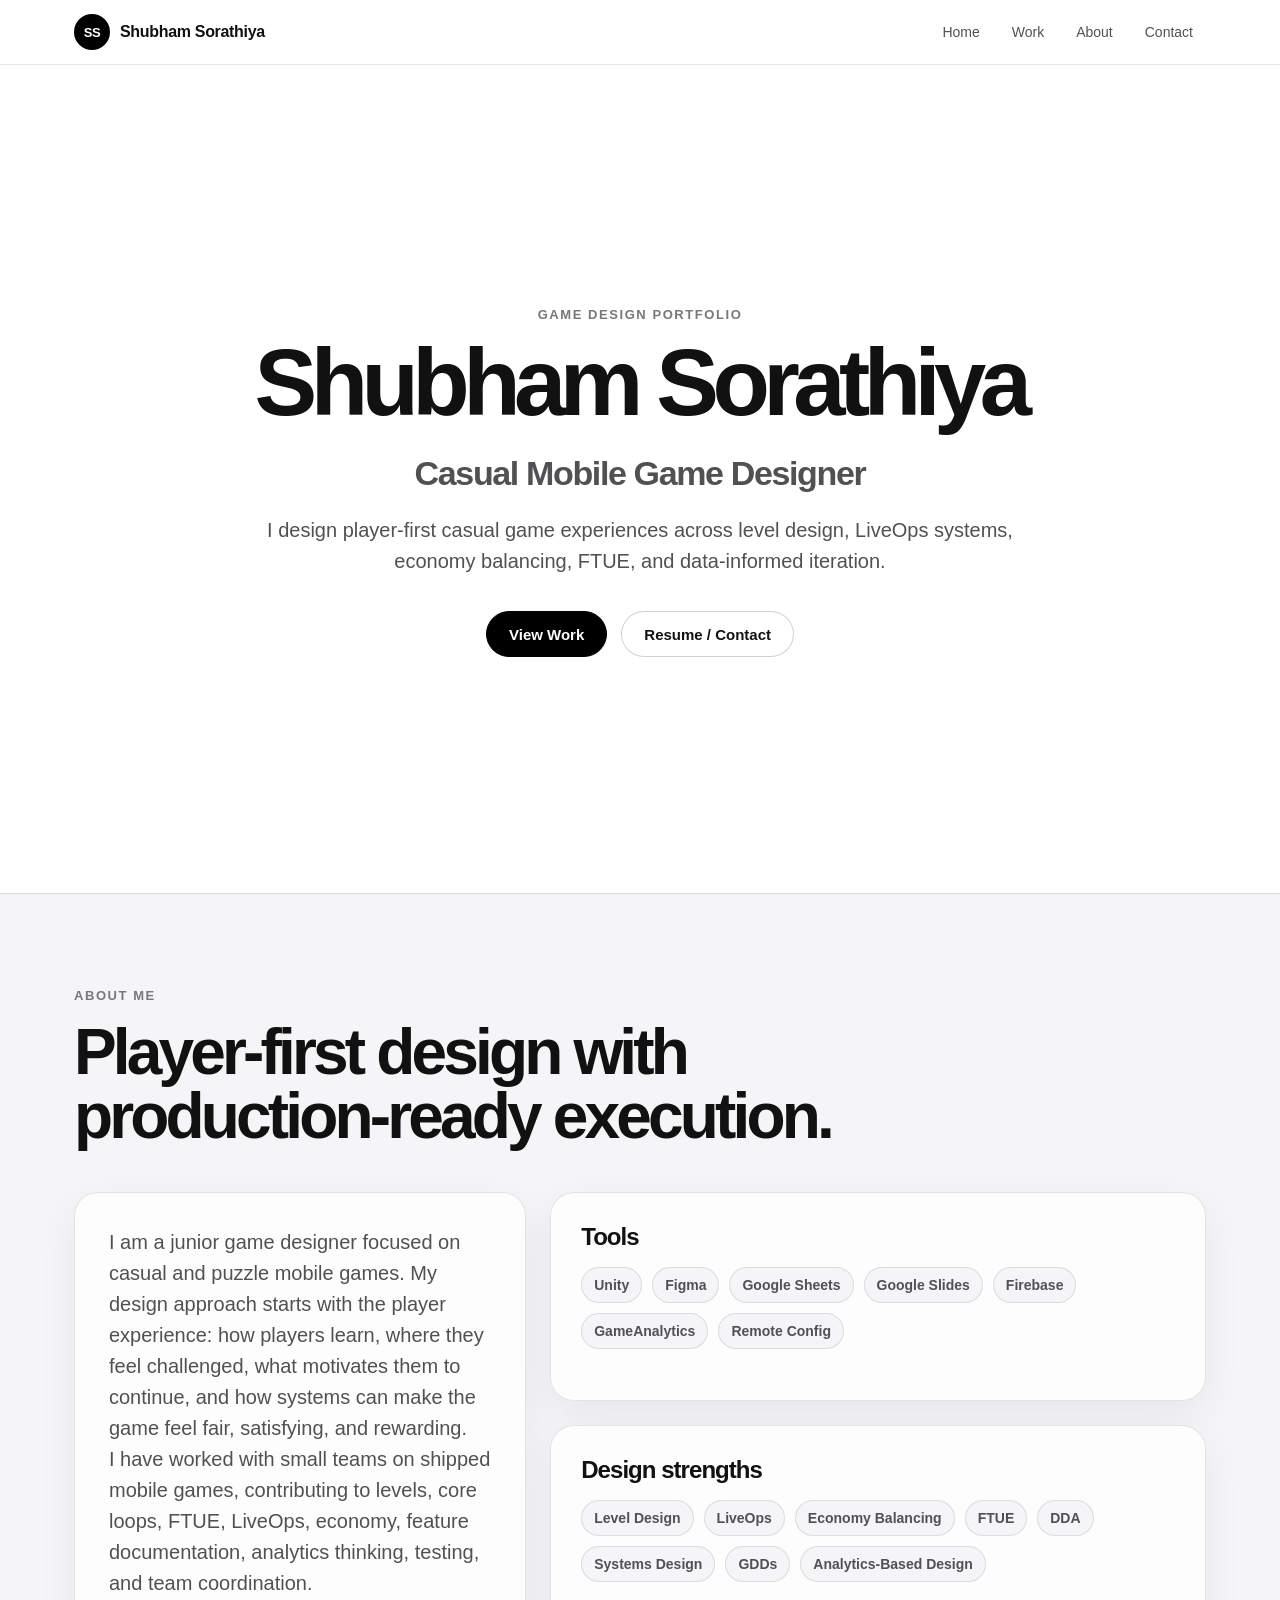
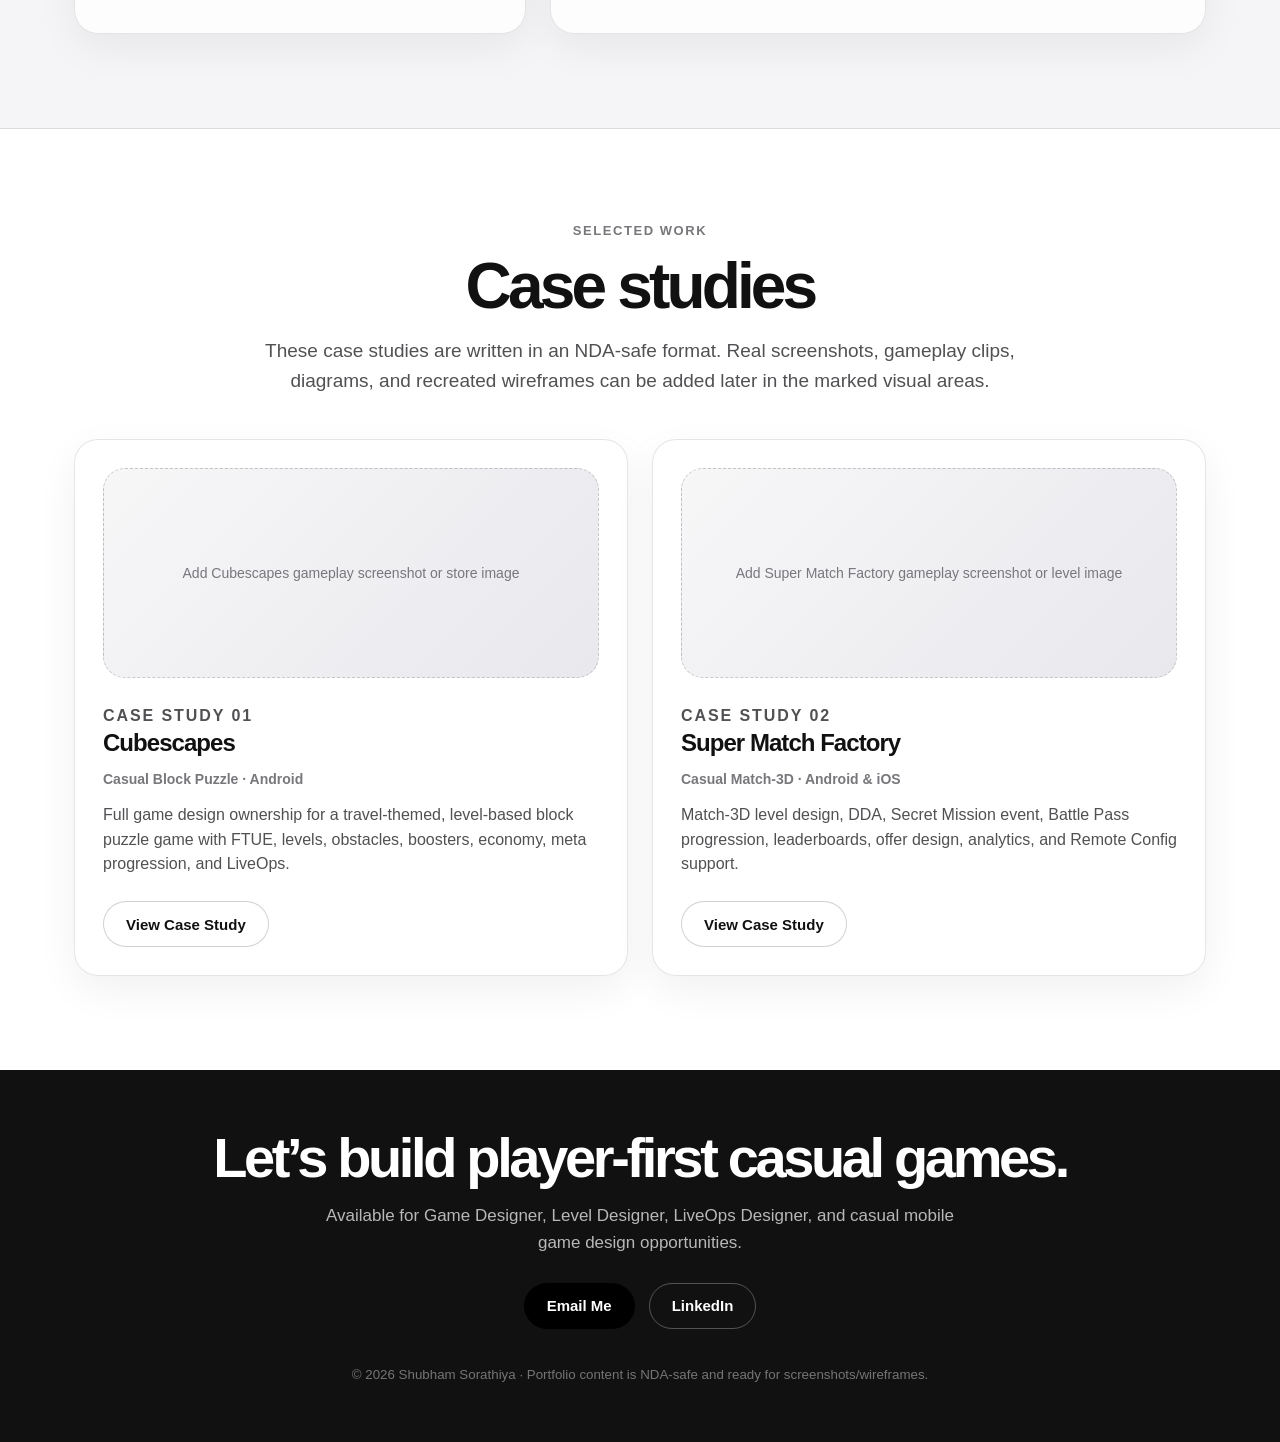
==== index.html @ dd21b747 "Add files via upload" ====
<!doctype html>
<html lang="en">
<head>
  <meta charset="utf-8" />
  <meta name="viewport" content="width=device-width, initial-scale=1" />
  <title>Shubham Sorathiya — Game Design Portfolio</title>
  <meta name="description" content="Clean portfolio website for Shubham Sorathiya, Casual Mobile Game Designer focused on level design, LiveOps, economy balancing, and player-first design." />
  <link rel="stylesheet" href="styles.css" />
</head>
<body>
<header class="topbar">
    <nav class="nav" aria-label="Main navigation">
      <a class="brand" href="#home"><span class="brand-mark">SS</span><span class="brand-name">Shubham Sorathiya</span></a>
      <div class="nav-links">
        <a href="#home">Home</a>
        <a href="#work">Work</a>
        <a href="#about">About</a>
        <a href="#contact">Contact</a>
      </div>
    </nav>
  </header>

<main id="home">

    <section class="section hero">
      <div>
        <p class="eyebrow">Game Design Portfolio</p>
        <h1>Shubham Sorathiya</h1>
        <p class="role">Casual Mobile Game Designer</p>
        <p class="hero-copy">I design player-first casual game experiences across level design, LiveOps systems, economy balancing, FTUE, and data-informed iteration.</p>
        <div class="actions">
          <a class="btn primary" href="#work">View Work</a>
          <a class="btn secondary" href="#contact">Resume / Contact</a>
        </div>
      </div>
    </section>

    <section class="soft-band" id="about">
      <div class="section">
        <div class="section-title">
          <p class="eyebrow">About me</p>
          <h2>Player-first design with production-ready execution.</h2>
        </div>
        <div class="about-grid">
          <article class="about-card">
            <p>I am a junior game designer focused on casual and puzzle mobile games. My design approach starts with the player experience: how players learn, where they feel challenged, what motivates them to continue, and how systems can make the game feel fair, satisfying, and rewarding.</p>
            <p>I have worked with small teams on shipped mobile games, contributing to levels, core loops, FTUE, LiveOps, economy, feature documentation, analytics thinking, testing, and team coordination.</p>
          </article>
          <div class="mini-stack">
            <article class="mini-card">
              <h3>Tools</h3>
              <div class="tag-row">
                <span class="tag">Unity</span><span class="tag">Figma</span><span class="tag">Google Sheets</span><span class="tag">Google Slides</span><span class="tag">Firebase</span><span class="tag">GameAnalytics</span><span class="tag">Remote Config</span>
              </div>
            </article>
            <article class="mini-card">
              <h3>Design strengths</h3>
              <div class="tag-row">
                <span class="tag">Level Design</span><span class="tag">LiveOps</span><span class="tag">Economy Balancing</span><span class="tag">FTUE</span><span class="tag">DDA</span><span class="tag">Systems Design</span><span class="tag">GDDs</span><span class="tag">Analytics-Based Design</span>
              </div>
            </article>
          </div>
        </div>
      </div>
    </section>

    <section class="section" id="work">
      <div class="section-title center">
        <p class="eyebrow">Selected work</p>
        <h2>Case studies</h2>
        <p>These case studies are written in an NDA-safe format. Real screenshots, gameplay clips, diagrams, and recreated wireframes can be added later in the marked visual areas.</p>
      </div>

      <div class="work-grid">
        <article class="case-card">
          <div>
            <div class="case-thumb">Add Cubescapes gameplay screenshot or store image</div>
            <p class="eyebrow">Case Study 01</p>
            <h3>Cubescapes</h3>
            <div class="card-meta">Casual Block Puzzle · Android</div>
            <p>Full game design ownership for a travel-themed, level-based block puzzle game with FTUE, levels, obstacles, boosters, economy, meta progression, and LiveOps.</p>
          </div>
          <a class="btn secondary" href="cubescapes.html">View Case Study</a>
        </article>

        <article class="case-card">
          <div>
            <div class="case-thumb">Add Super Match Factory gameplay screenshot or level image</div>
            <p class="eyebrow">Case Study 02</p>
            <h3>Super Match Factory</h3>
            <div class="card-meta">Casual Match-3D · Android & iOS</div>
            <p>Match-3D level design, DDA, Secret Mission event, Battle Pass progression, leaderboards, offer design, analytics, and Remote Config support.</p>
          </div>
          <a class="btn secondary" href="super-match-factory.html">View Case Study</a>
        </article>
      </div>
    </section>
  </main>

  <footer class="footer" id="contact">
    <h2>Let’s build player-first casual games.</h2>
    <p>Available for Game Designer, Level Designer, LiveOps Designer, and casual mobile game design opportunities.</p>
    <div class="actions">
      <a class="btn primary" href="mailto:shubhamsorathiya07@gmail.com">Email Me</a>
      <a class="btn secondary" href="https://www.linkedin.com/in/shubham-sorathiya-b6513b248/" target="_blank" rel="noreferrer">LinkedIn</a>
    </div>
    <small>© <span id="year"></span> Shubham Sorathiya · Portfolio content is NDA-safe and ready for screenshots/wireframes.</small>
  </footer>

  <script src="script.js"></script>
</body>
</html>
---- styles.css ----
:root {
      --bg: #ffffff;
      --bg-soft: #f5f5f7;
      --bg-card: rgba(255,255,255,.78);
      --text: #111111;
      --text-soft: #515154;
      --text-muted: #77777c;
      --line: rgba(0,0,0,.1);
      --line-strong: rgba(0,0,0,.18);
      --black: #000000;
      --radius-xl: 34px;
      --radius-lg: 24px;
      --radius-md: 18px;
      --shadow: 0 28px 80px rgba(0,0,0,.08);
      --shadow-soft: 0 14px 40px rgba(0,0,0,.06);
      --max: 1180px;
    }

    * { box-sizing: border-box; }

    html { scroll-behavior: smooth; }

    body {
      margin: 0;
      font-family: -apple-system, BlinkMacSystemFont, "SF Pro Display", "Segoe UI", Inter, Roboto, Arial, sans-serif;
      color: var(--text);
      background: var(--bg);
      -webkit-font-smoothing: antialiased;
      text-rendering: optimizeLegibility;
    }

    a { color: inherit; text-decoration: none; }

    img { max-width: 100%; display: block; }

    .topbar {
      position: sticky;
      top: 0;
      z-index: 100;
      backdrop-filter: blur(24px);
      -webkit-backdrop-filter: blur(24px);
      background: rgba(255,255,255,.78);
      border-bottom: 1px solid var(--line);
    }

    .nav {
      max-width: var(--max);
      margin: 0 auto;
      padding: 14px 24px;
      display: flex;
      align-items: center;
      justify-content: space-between;
      gap: 24px;
    }

    .brand {
      display: inline-flex;
      align-items: center;
      gap: 10px;
      font-weight: 700;
      letter-spacing: -.02em;
    }

    .brand-mark {
      width: 36px;
      height: 36px;
      display: grid;
      place-items: center;
      border-radius: 50%;
      color: #fff;
      background: #000;
      font-size: 13px;
    }

    .nav-links {
      display: flex;
      align-items: center;
      gap: 6px;
      font-size: 14px;
      color: var(--text-soft);
    }

    .nav-links a {
      padding: 9px 13px;
      border-radius: 999px;
      transition: background .2s ease, color .2s ease;
    }

    .nav-links a:hover { background: var(--bg-soft); color: var(--text); }

    .section {
      max-width: var(--max);
      margin: 0 auto;
      padding: 94px 24px;
    }

    .hero {
      min-height: calc(100vh - 72px);
      display: grid;
      place-items: center;
      text-align: center;
      padding-top: 92px;
      padding-bottom: 86px;
    }

    .eyebrow {
      margin: 0 0 16px;
      font-size: 13px;
      line-height: 1.2;
      color: var(--text-muted);
      font-weight: 700;
      letter-spacing: .12em;
      text-transform: uppercase;
    }

    .hero h1 {
      max-width: 970px;
      margin: 0 auto;
      font-size: clamp(48px, 8vw, 94px);
      line-height: .96;
      letter-spacing: -.07em;
      font-weight: 800;
    }

    .role {
      margin: 26px auto 0;
      max-width: 680px;
      font-size: clamp(22px, 3vw, 34px);
      letter-spacing: -.04em;
      color: var(--text-soft);
      font-weight: 600;
    }

    .hero-copy {
      max-width: 760px;
      margin: 22px auto 0;
      font-size: 20px;
      line-height: 1.55;
      color: var(--text-soft);
    }

    .actions {
      display: flex;
      justify-content: center;
      flex-wrap: wrap;
      gap: 14px;
      margin-top: 34px;
    }

    .btn {
      display: inline-flex;
      align-items: center;
      justify-content: center;
      min-height: 46px;
      padding: 0 22px;
      border-radius: 999px;
      font-size: 15px;
      font-weight: 700;
      border: 1px solid var(--line-strong);
      transition: transform .2s ease, box-shadow .2s ease, background .2s ease;
    }

    .btn:hover { transform: translateY(-2px); box-shadow: var(--shadow-soft); }
    .btn.primary { background: #000; color: #fff; border-color: #000; }
    .btn.secondary { background: #fff; color: #111; }

    .soft-band {
      background: var(--bg-soft);
      border-top: 1px solid var(--line);
      border-bottom: 1px solid var(--line);
    }

    .section-title {
      max-width: 780px;
      margin-bottom: 44px;
    }

    .section-title.center {
      margin-left: auto;
      margin-right: auto;
      text-align: center;
    }

    .section-title h2 {
      margin: 0;
      font-size: clamp(36px, 5vw, 64px);
      line-height: 1;
      letter-spacing: -.06em;
    }

    .section-title p:not(.eyebrow) {
      margin: 18px 0 0;
      font-size: 19px;
      line-height: 1.55;
      color: var(--text-soft);
    }

    .about-grid {
      display: grid;
      grid-template-columns: 1fr 1.45fr;
      gap: 24px;
      align-items: stretch;
    }

    .about-card, .mini-card, .case-card, .case-panel, .visual, .index-card, .next-card {
      background: var(--bg-card);
      border: 1px solid var(--line);
      border-radius: var(--radius-lg);
      box-shadow: var(--shadow-soft);
    }

    .about-card {
      padding: 34px;
      display: flex;
      flex-direction: column;
      justify-content: space-between;
      min-height: 350px;
    }

    .about-card p {
      margin: 0;
      font-size: 20px;
      line-height: 1.55;
      color: var(--text-soft);
    }

    .mini-stack {
      display: grid;
      gap: 24px;
    }

    .mini-card { padding: 30px; }
    .mini-card h3, .case-card h3, .case-panel h3, .index-card h3, .next-card h3 {
      margin: 0 0 13px;
      font-size: 24px;
      letter-spacing: -.04em;
    }

    .tag-row {
      display: flex;
      flex-wrap: wrap;
      gap: 10px;
      margin-top: 16px;
    }

    .tag {
      display: inline-flex;
      align-items: center;
      border-radius: 999px;
      background: var(--bg-soft);
      border: 1px solid var(--line);
      padding: 9px 12px;
      font-size: 14px;
      color: var(--text-soft);
      font-weight: 650;
    }

    .work-grid {
      display: grid;
      grid-template-columns: repeat(2, 1fr);
      gap: 24px;
    }

    .case-card {
      padding: 28px;
      min-height: 480px;
      display: flex;
      flex-direction: column;
      justify-content: space-between;
      overflow: hidden;
      transition: transform .22s ease, box-shadow .22s ease;
    }

    .case-card:hover { transform: translateY(-5px); box-shadow: var(--shadow); }

    .case-thumb {
      min-height: 210px;
      border-radius: 22px;
      background: linear-gradient(135deg, #f7f7f8, #e8e8ed);
      border: 1px dashed var(--line-strong);
      display: grid;
      place-items: center;
      color: var(--text-muted);
      font-size: 14px;
      text-align: center;
      padding: 20px;
      margin-bottom: 26px;
    }

    .case-card p {
      margin: 0;
      color: var(--text-soft);
      font-size: 16px;
      line-height: 1.55;
    }

    .card-meta {
      margin: 14px 0 16px;
      color: var(--text-muted);
      font-size: 14px;
      font-weight: 650;
    }

    .case-card .btn { align-self: flex-start; margin-top: 24px; }

    .case-study {
      padding-top: 96px;
      border-top: 1px solid var(--line);
    }

    .case-top {
      display: grid;
      grid-template-columns: .86fr 1.55fr;
      gap: 30px;
      align-items: stretch;
      margin-bottom: 30px;
    }

    .phone-visual {
      min-height: 560px;
      border-radius: 38px;
      background: linear-gradient(145deg, #f5f5f7, #e9e9ee);
      border: 1px dashed var(--line-strong);
      display: grid;
      place-items: center;
      text-align: center;
      color: var(--text-muted);
      padding: 26px;
      box-shadow: inset 0 0 0 12px rgba(255,255,255,.48), var(--shadow-soft);
    }

    .case-overview {
      padding: 42px;
      border-radius: var(--radius-xl);
      background: #111;
      color: #fff;
      min-height: 560px;
      display: flex;
      flex-direction: column;
      justify-content: space-between;
      box-shadow: var(--shadow);
    }

    .case-overview .eyebrow { color: rgba(255,255,255,.62); }
    .case-overview h2 {
      margin: 0;
      font-size: clamp(44px, 6vw, 76px);
      letter-spacing: -.07em;
      line-height: .96;
    }

    .case-overview p {
      color: rgba(255,255,255,.72);
      font-size: 19px;
      line-height: 1.55;
      margin: 18px 0 0;
    }

    .overview-meta {
      display: grid;
      grid-template-columns: repeat(2, minmax(0, 1fr));
      gap: 12px;
      margin-top: 30px;
    }

    .overview-meta span {
      border: 1px solid rgba(255,255,255,.16);
      background: rgba(255,255,255,.08);
      border-radius: 999px;
      padding: 10px 12px;
      color: rgba(255,255,255,.78);
      font-size: 13px;
      font-weight: 700;
    }

    .case-index {
      display: grid;
      grid-template-columns: 1fr 3fr;
      gap: 24px;
      margin: 30px 0;
      align-items: start;
    }

    .index-card { padding: 28px; position: sticky; top: 86px; }
    .index-links { display: grid; gap: 8px; }
    .index-links a {
      display: flex;
      justify-content: space-between;
      gap: 10px;
      padding: 12px 14px;
      border-radius: 14px;
      background: var(--bg-soft);
      color: var(--text-soft);
      font-size: 14px;
      font-weight: 700;
      border: 1px solid transparent;
    }
    .index-links a:hover { border-color: var(--line-strong); color: var(--text); background: #fff; }

    .case-content { display: grid; gap: 24px; }

    .case-panel {
      padding: 34px;
      scroll-margin-top: 90px;
    }

    .case-panel p, .case-panel li {
      color: var(--text-soft);
      font-size: 17px;
      line-height: 1.65;
    }

    .case-panel p { margin: 0; }
    .case-panel ul { margin: 12px 0 0; padding-left: 22px; }

    .two-panel { display: grid; grid-template-columns: repeat(2, 1fr); gap: 24px; }
    .three-panel { display: grid; grid-template-columns: repeat(3, 1fr); gap: 24px; }

    .visual-grid {
      display: grid;
      grid-template-columns: repeat(3, 1fr);
      gap: 18px;
      margin-top: 18px;
    }

    .visual {
      min-height: 190px;
      border-style: dashed;
      display: grid;
      place-items: center;
      color: var(--text-muted);
      text-align: center;
      padding: 18px;
      background: linear-gradient(135deg, #fff, #f5f5f7);
    }

    .visual.wide { min-height: 240px; grid-column: span 2; }

    .callout {
      border-radius: var(--radius-lg);
      padding: 28px;
      background: #111;
      color: #fff;
    }

    .callout h3 { color: #fff; }
    .callout p { color: rgba(255,255,255,.72); }

    .bottom-nav {
      display: grid;
      grid-template-columns: 1fr 1.5fr;
      gap: 18px;
      margin-top: 30px;
    }

    .next-card {
      display: flex;
      align-items: center;
      justify-content: space-between;
      gap: 18px;
      padding: 24px;
      transition: transform .2s ease, box-shadow .2s ease;
    }

    .next-card:hover { transform: translateY(-3px); box-shadow: var(--shadow-soft); }
    .next-card span { color: var(--text-muted); font-size: 14px; font-weight: 700; }

    .footer {
      padding: 60px 24px;
      text-align: center;
      background: #111;
      color: #fff;
    }

    .footer h2 {
      margin: 0;
      font-size: clamp(36px, 5vw, 56px);
      letter-spacing: -.06em;
      line-height: 1;
    }

    .footer p {
      margin: 16px auto 0;
      max-width: 640px;
      color: rgba(255,255,255,.7);
      line-height: 1.6;
      font-size: 17px;
    }

    .footer .actions { margin-top: 26px; }
    .footer .btn.secondary { background: transparent; color: #fff; border-color: rgba(255,255,255,.28); }
    .footer small { display: block; margin-top: 38px; color: rgba(255,255,255,.42); }

    @media (max-width: 900px) {
      .nav { padding: 12px 18px; }
      .brand-name { display: none; }
      .nav-links { gap: 2px; font-size: 13px; }
      .section { padding: 72px 18px; }
      .about-grid, .work-grid, .case-top, .case-index, .two-panel, .three-panel, .bottom-nav { grid-template-columns: 1fr; }
      .case-overview, .phone-visual { min-height: 420px; }
      .index-card { position: relative; top: auto; }
      .visual-grid { grid-template-columns: 1fr; }
      .visual.wide { grid-column: auto; }
      .hero-copy { font-size: 18px; }
    }

    @media (max-width: 560px) {
      .nav-links a:nth-child(3), .nav-links a:nth-child(4) { display: none; }
      .hero h1 { font-size: 48px; }
      .role { font-size: 23px; }
      .overview-meta { grid-template-columns: 1fr; }
      .case-panel, .about-card, .mini-card { padding: 24px; }
      .phone-visual { min-height: 350px; }
    }
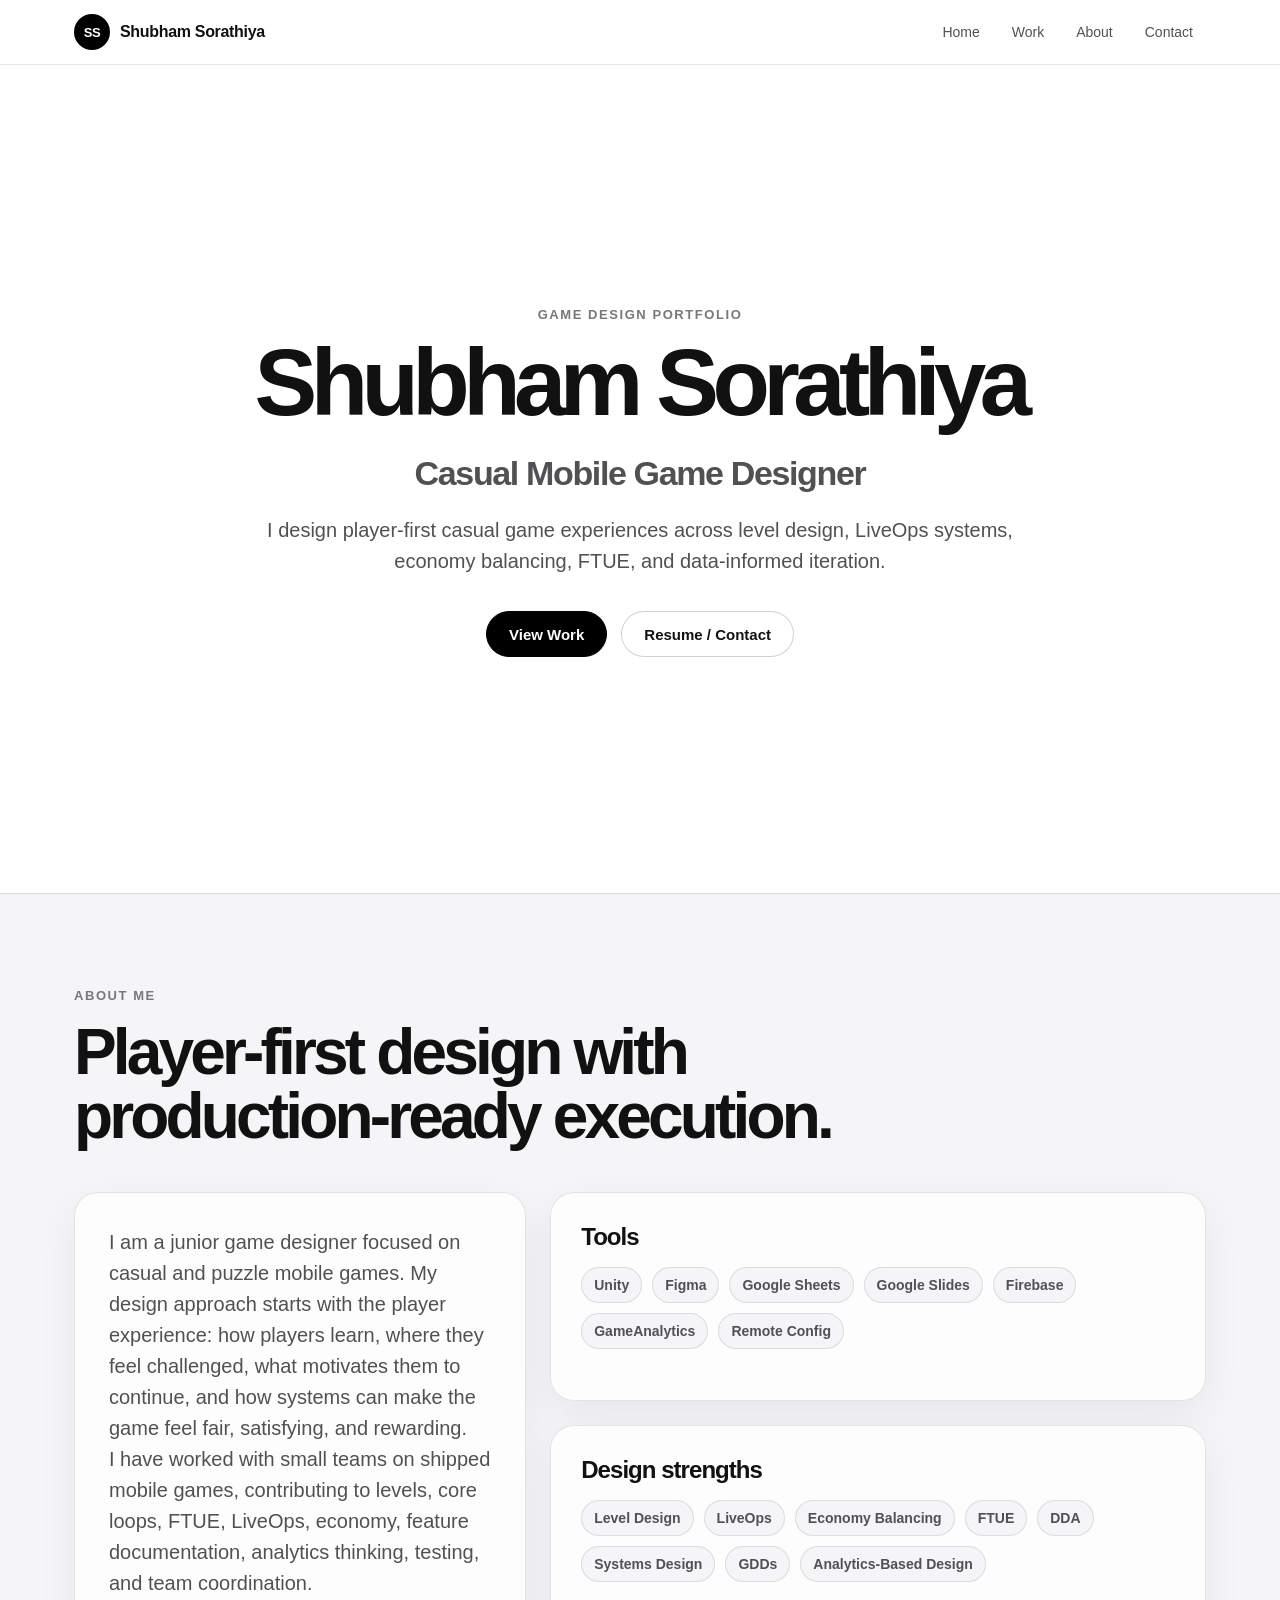
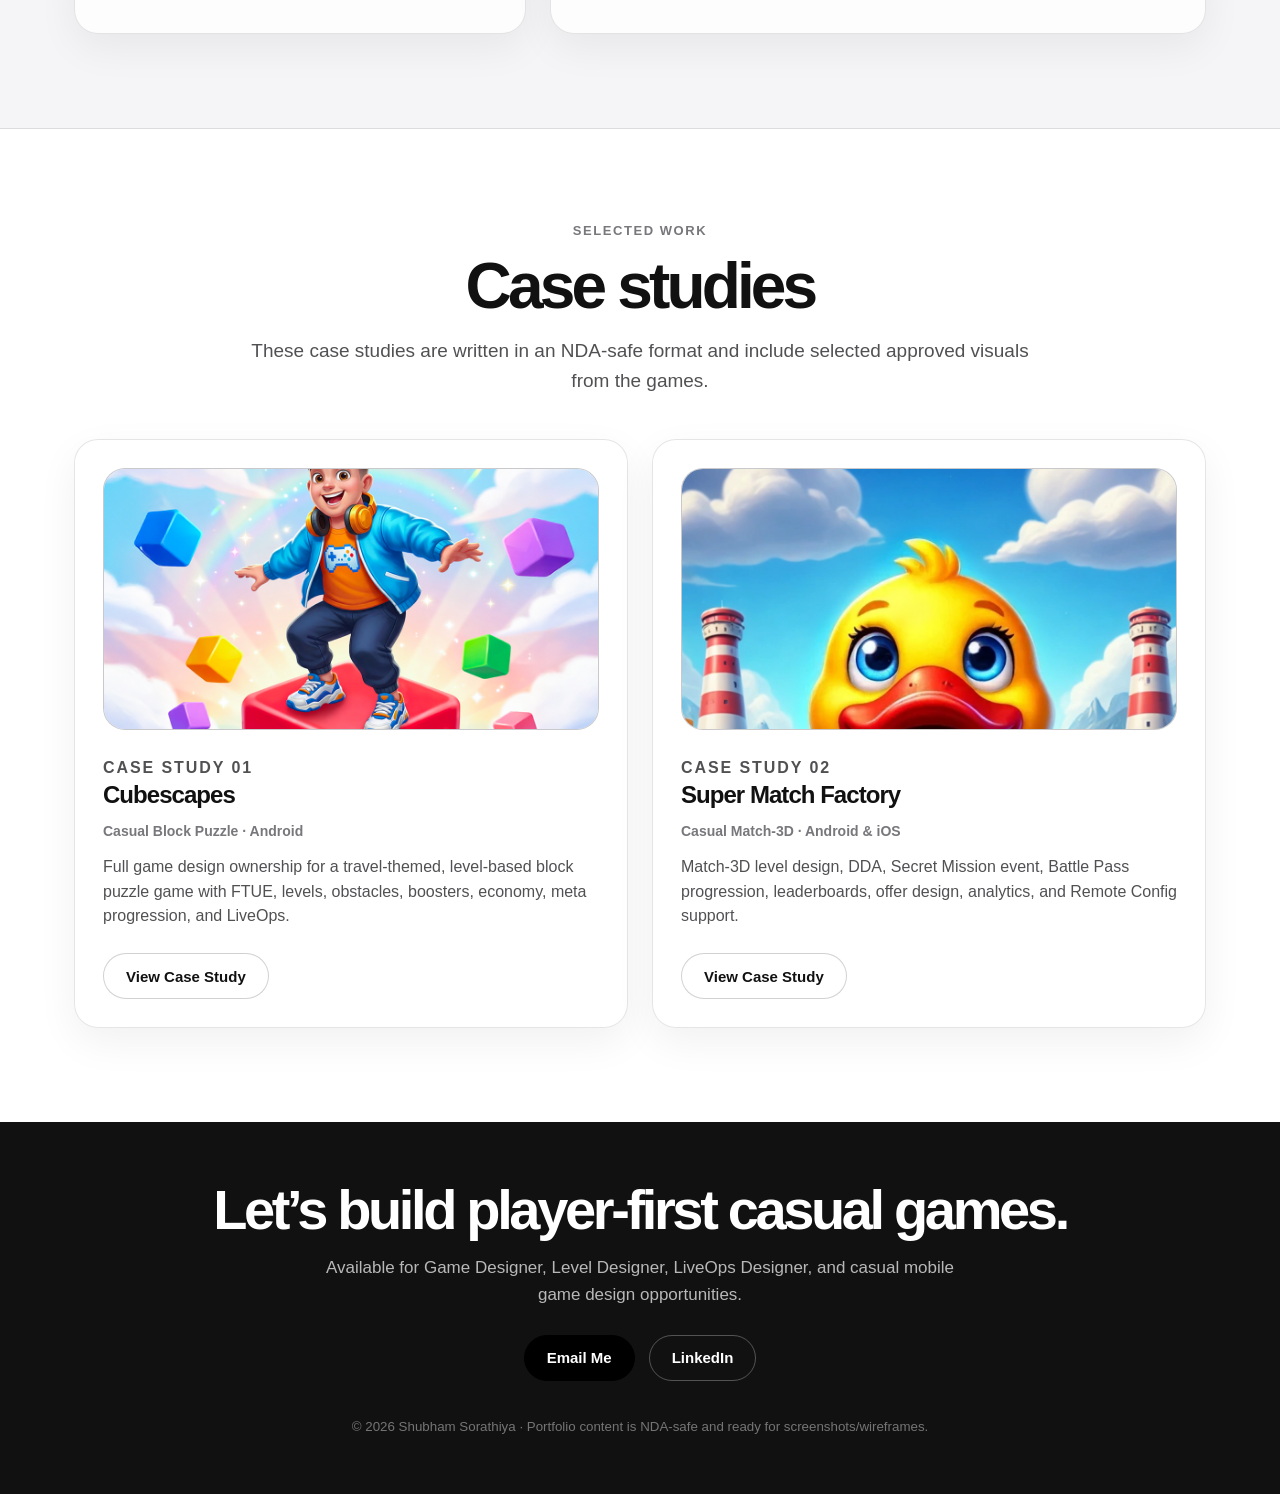
==== commit 1a38c234: "version1" ====
--- a/index.html
+++ b/index.html
@@ -68,13 +68,13 @@
       <div class="section-title center">
         <p class="eyebrow">Selected work</p>
         <h2>Case studies</h2>
-        <p>These case studies are written in an NDA-safe format. Real screenshots, gameplay clips, diagrams, and recreated wireframes can be added later in the marked visual areas.</p>
+        <p>These case studies are written in an NDA-safe format and include selected approved visuals from the games.</p>
       </div>
 
       <div class="work-grid">
         <article class="case-card">
           <div>
-            <div class="case-thumb">Add Cubescapes gameplay screenshot or store image</div>
+            <div class="case-thumb"><img src="assets/cubescapes-title.png" alt="Cubescapes game title artwork" loading="lazy"></div>
             <p class="eyebrow">Case Study 01</p>
             <h3>Cubescapes</h3>
             <div class="card-meta">Casual Block Puzzle · Android</div>
@@ -85,7 +85,7 @@
 
         <article class="case-card">
           <div>
-            <div class="case-thumb">Add Super Match Factory gameplay screenshot or level image</div>
+            <div class="case-thumb"><img src="assets/smf-title.png" alt="Super Match Factory game title artwork" loading="lazy"></div>
             <p class="eyebrow">Case Study 02</p>
             <h3>Super Match Factory</h3>
             <div class="card-meta">Casual Match-3D · Android & iOS</div>
--- a/styles.css
+++ b/styles.css
@@ -511,4 +511,92 @@
       .overview-meta { grid-template-columns: 1fr; }
       .case-panel, .about-card, .mini-card { padding: 24px; }
       .phone-visual { min-height: 350px; }
-    }+    }
+
+/* Portfolio image integration */
+.case-thumb {
+  padding: 0;
+  overflow: hidden;
+  border-style: solid;
+  background: #f5f5f7;
+}
+
+.case-thumb img {
+  width: 100%;
+  height: 260px;
+  object-fit: cover;
+  object-position: center;
+}
+
+.phone-visual {
+  padding: 16px;
+  overflow: hidden;
+  border-style: solid;
+  background: #f5f5f7;
+}
+
+.phone-visual img {
+  width: auto;
+  max-width: 100%;
+  height: 100%;
+  max-height: 545px;
+  object-fit: contain;
+  border-radius: 28px;
+  box-shadow: 0 20px 55px rgba(0,0,0,.14);
+}
+
+.portfolio-visuals .visual {
+  padding: 0;
+  overflow: hidden;
+  border-style: solid;
+  background: #fff;
+  display: flex;
+  flex-direction: column;
+  justify-content: space-between;
+  min-height: auto;
+}
+
+.portfolio-visuals .visual img {
+  width: 100%;
+  background: #f5f5f7;
+}
+
+.portfolio-visuals .phone-shot img {
+  height: 500px;
+  object-fit: contain;
+  padding: 12px;
+}
+
+.portfolio-visuals .diagram-shot img {
+  height: 300px;
+  object-fit: contain;
+  padding: 14px;
+}
+
+.portfolio-visuals figcaption {
+  width: 100%;
+  padding: 13px 15px 15px;
+  border-top: 1px solid var(--line);
+  color: var(--text-soft);
+  font-size: 14px;
+  font-weight: 700;
+  text-align: center;
+  background: #fff;
+}
+
+.smf-gallery {
+  grid-template-columns: repeat(4, 1fr);
+}
+
+@media (max-width: 900px) {
+  .case-thumb img { height: 230px; }
+  .phone-visual img { max-height: 420px; }
+  .portfolio-visuals .phone-shot img { height: 430px; }
+  .portfolio-visuals .diagram-shot img { height: auto; min-height: 220px; }
+  .smf-gallery { grid-template-columns: 1fr; }
+}
+
+@media (max-width: 560px) {
+  .case-thumb img { height: 210px; }
+  .portfolio-visuals .phone-shot img { height: 380px; }
+}
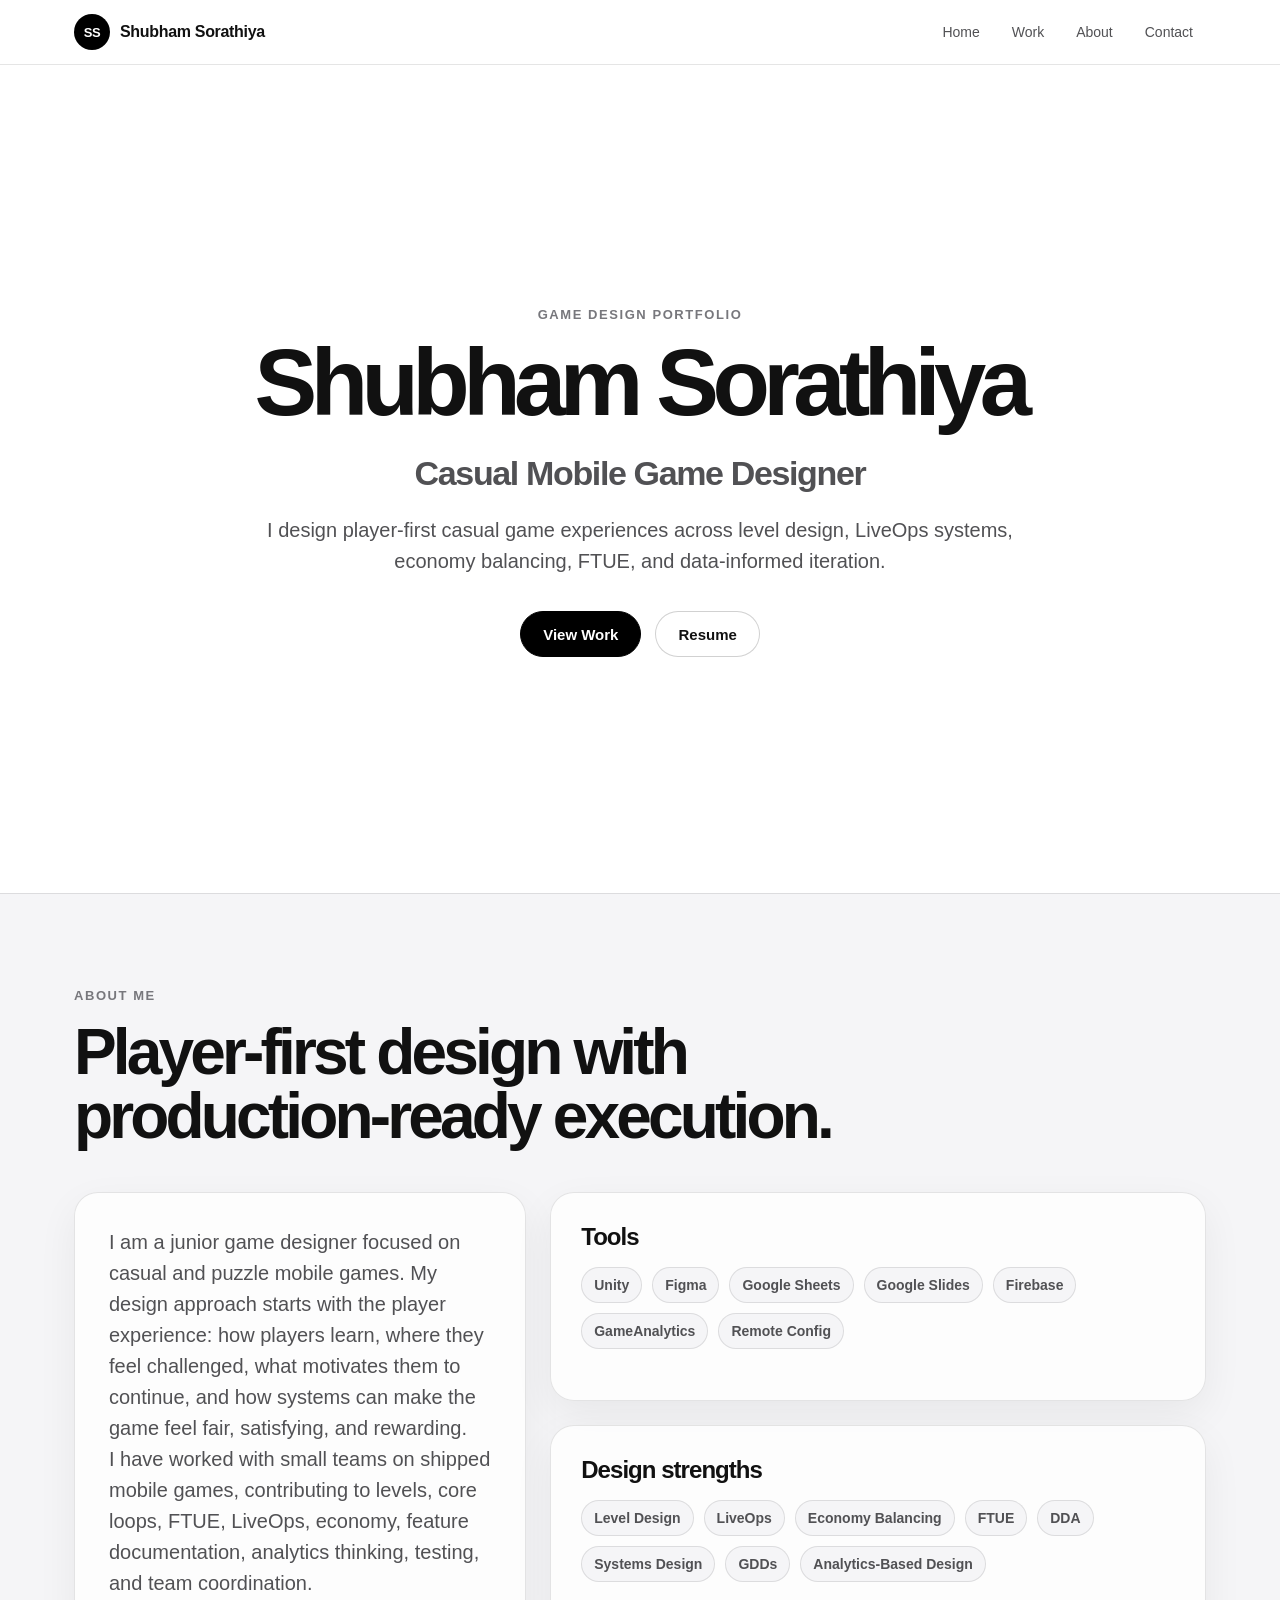
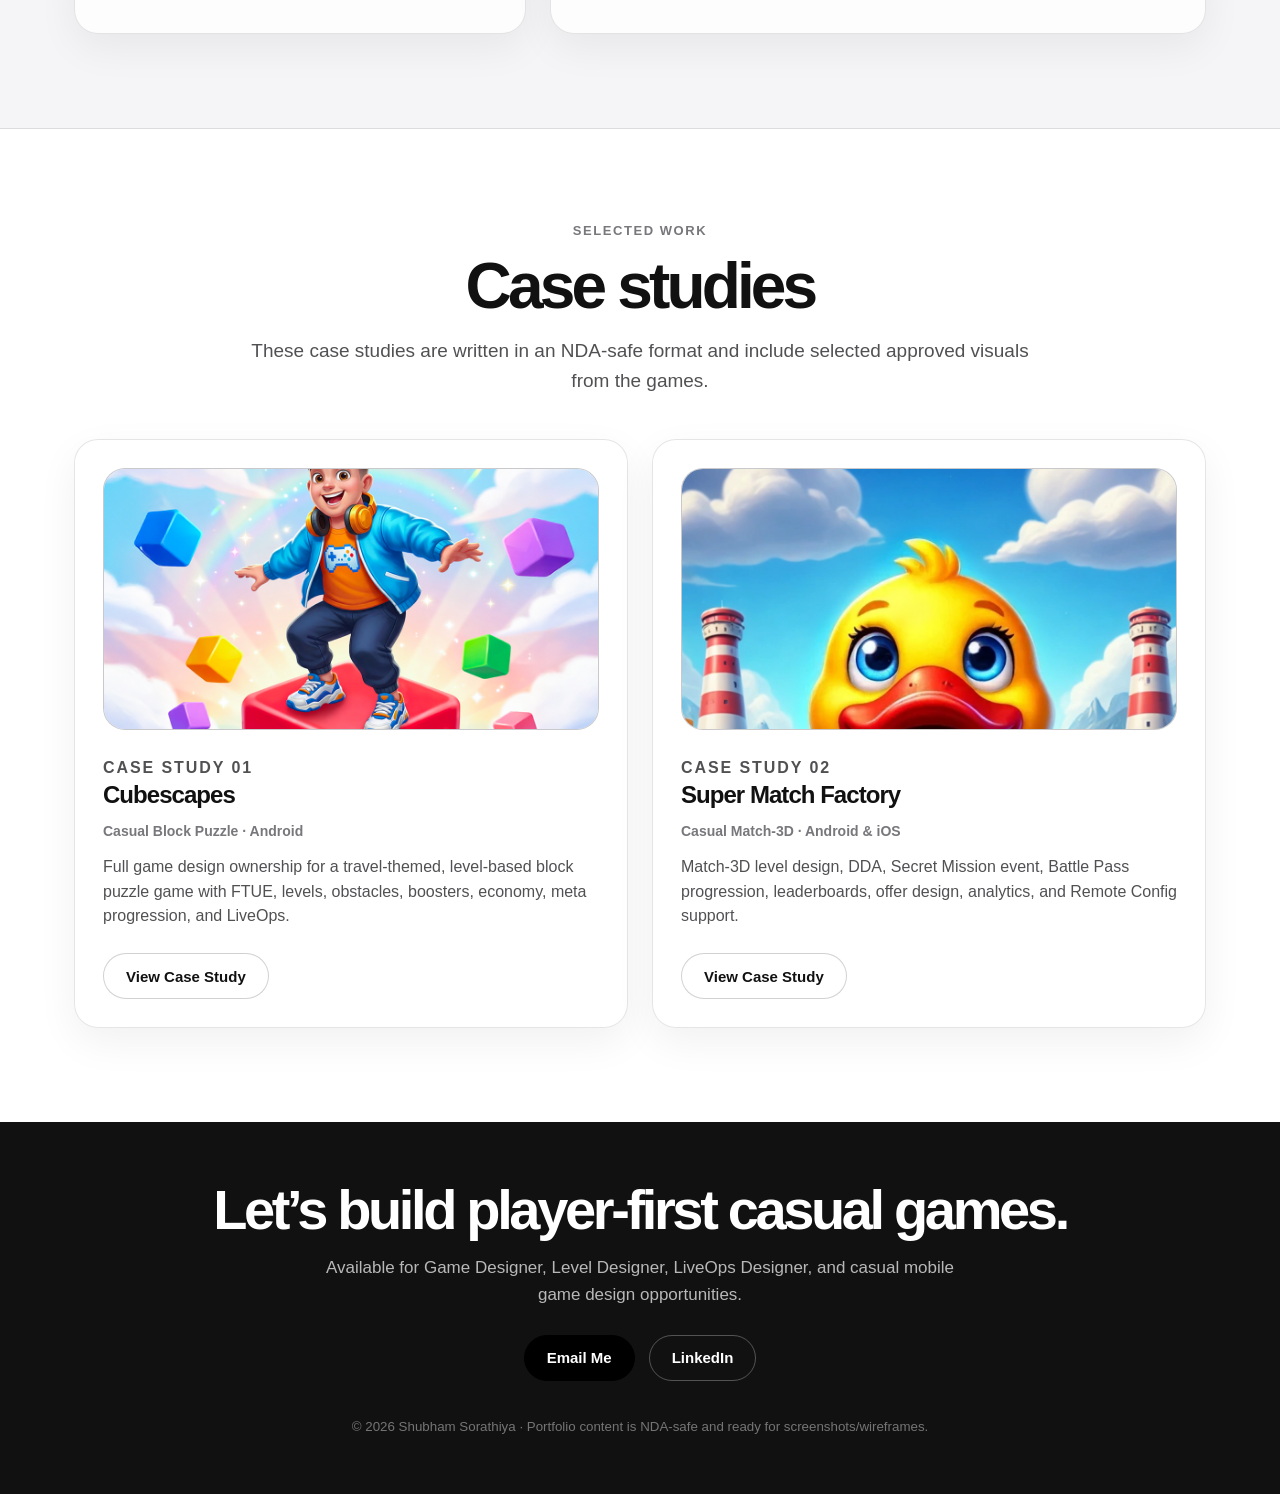
==== commit 0cefdf14: "Add files via upload" ====
--- a/index.html
+++ b/index.html
@@ -30,7 +30,7 @@
         <p class="hero-copy">I design player-first casual game experiences across level design, LiveOps systems, economy balancing, FTUE, and data-informed iteration.</p>
         <div class="actions">
           <a class="btn primary" href="#work">View Work</a>
-          <a class="btn secondary" href="#contact">Resume / Contact</a>
+          <a class="btn secondary" href="assets/Shubham_Sorathiya_Resume.pdf" target="_blank" rel="noopener">Resume</a>
         </div>
       </div>
     </section>
